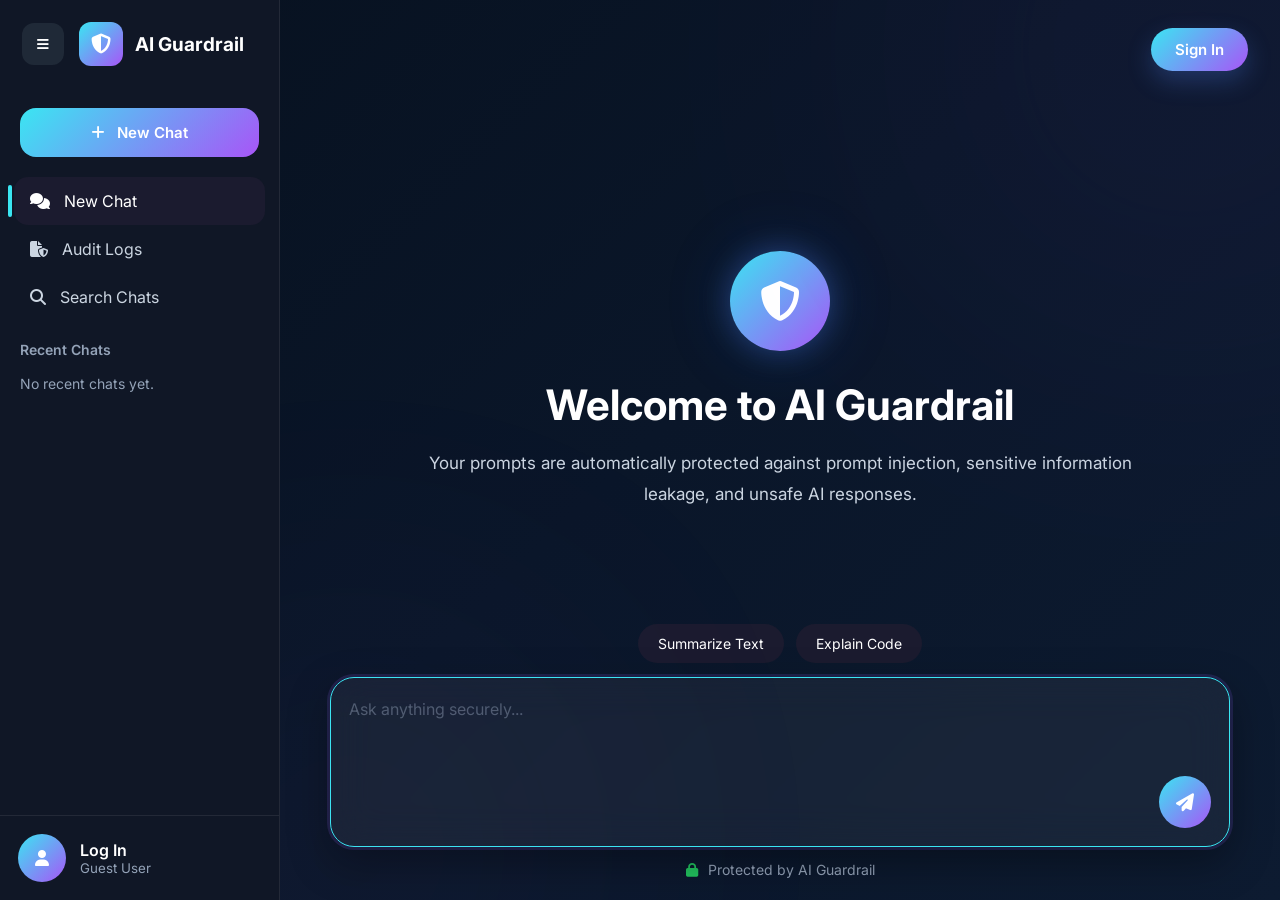
==== frontend/index.html @ 91d61a91 "Initial Frontend and Backend" ====
<!DOCTYPE html>
<html lang="en">

<head>

    <meta charset="UTF-8">

    <meta name="viewport" content="width=device-width, initial-scale=1.0">

    <title>AI Guardrail</title>

    <link rel="stylesheet" href="css/style.css">

    <link href="https://fonts.googleapis.com/css2?family=Inter:wght@300;400;500;600;700;800&display=swap"
        rel="stylesheet">

    <link rel="stylesheet"
        href="https://cdnjs.cloudflare.com/ajax/libs/font-awesome/6.7.1/css/all.min.css">

</head>

<body>

    <div class="app">

       <!-- ================= SIDEBAR ================= -->

<aside class="sidebar" id="sidebar">

    <div class="sidebar-top">

        <button id="toggleSidebar" class="icon-btn">
            <i class="fa-solid fa-bars"></i>
        </button>

        <div class="logo">

            <div class="logo-icon">
                <i class="fa-solid fa-shield-halved"></i>
            </div>

            <span class="logo-text">
                AI Guardrail
            </span>

        </div>

    </div>

    <button class="new-chat-btn tooltip" data-tooltip="New Chat">

        <i class="fa-solid fa-plus"></i>

        <span>New Chat</span>

    </button>

    <nav class="nav-links">

        <a href="#" class="active tooltip" data-tooltip="New Chat">

            <i class="fa-solid fa-comments"></i>

            <span>New Chat</span>

        </a>

        <a href="audit.html" class="tooltip" id="auditBtn" data-tooltip="Audit Logs">

            <i class="fa-solid fa-file-shield"></i>

            <span>Audit Logs</span>

        </a>

        <a href="#" class="tooltip" id="searchBtn" data-tooltip="Search Chats">

            <i class="fa-solid fa-magnifying-glass"></i>

            <span>Search Chats</span>

        </a>

    </nav>

    <div class="recent-container">

        <div class="recent-title">

            Recent Chats

        </div>

        <div id="recentChats" class="recent-chats">

            <!-- Chats will be added here dynamically -->

        </div>

    </div>

    <div class="profile-area" id="profileBtn">

        <div class="profile-circle">

            <i class="fa-solid fa-user"></i>

        </div>

        <div class="profile-details">

            <span class="username">

                Log In

            </span>

            <small>

                Guest User

            </small>

        </div>

    </div>

</aside>

        <!-- ================= MAIN ================= -->

        <main class="main">

            <div class="top-right">

                <button id="signInButton">

                    Sign In

                </button>

            </div>

            <!-- ================= EMPTY STATE ================= -->

            <section class="welcome-screen" id="welcomeScreen">

                <div class="shield">

                    <i class="fa-solid fa-shield-halved"></i>

                </div>

                <h1 id="welcomeHeading">

                    Welcome to AI Guardrail

                </h1>

                <p id="welcomeText">

                    Your prompts are automatically protected against prompt injection,
                    sensitive information leakage, and unsafe AI responses.

                </p>

            </section>

            <!-- ================= CHAT ================= -->

            <section class="chat-container" id="chatContainer">

                <!-- Messages will be created dynamically -->

            </section>

            <!-- ================= INPUT ================= -->

            <div class="chat-input-area">

                <div class="chips">

                    <button>

                        Summarize Text

                    </button>

                    <button>

                        Explain Code

                    </button>

                </div>

                <div class="input-box">

                    <textarea
                        id="promptInput"
                        placeholder="Ask anything securely..."
                        rows="1"></textarea>

                    <div class="input-bottom">

                        <div class="left-buttons">

                            <!--<button>

                                <i class="fa-solid fa-paperclip"></i>

                            </button>-->

                        </div>

                        <button
                            id="sendBtn"
                            class="send-button">

                            <i class="fa-solid fa-paper-plane"></i>

                        </button>

                    </div>

                </div>

                <div class="security-footer">

                    <i class="fa-solid fa-lock"></i>

                    Protected by AI Guardrail

                </div>

            </div>

        </main>

    </div>

    <!-- ================= SEARCH MODAL ================= -->

    <div class="modal-overlay" id="searchOverlay">

        <div class="modal search-modal">

            <div class="modal-header">

                <h2>

                    Search Chats

                </h2>

                <button class="closeModal">

                    <i class="fa-solid fa-xmark"></i>

                </button>

            </div>

            <input
                type="text"
                id="searchInput"
                placeholder="Search conversations...">

            <div class="search-results" id="searchResults">

                No chats found.

            </div>

        </div>

    </div>

    <!-- ================= ACCOUNT MODAL ================= -->

    <div class="modal-overlay" id="accountOverlay">

    <div class="modal settings-window">

        <div class="modal-header">

            <h2>Account</h2>

            <button class="closeModal">

                <i class="fa-solid fa-xmark"></i>

            </button>

        </div>

        <div class="settings-layout">

            <div class="settings-sidebar">

                <button class="settings-tab active"
                    data-account="information">

                    Personal Information

                </button>

                <button class="settings-tab"
                    data-account="password">

                    Change Password

                </button>

                <button class="settings-tab"
                    data-account="switch">

                    Switch Account

                </button>

                <button class="settings-tab"
                    data-account="signout">

                    Sign Out

                </button>

            </div>

            <div
                class="settings-content"
                id="accountContent">

            </div>

        </div>

    </div>

</div>

<!-- SIGN OUT CONFIRMATION -->

<div class="modal-overlay" id="logoutOverlay">

    <div class="modal">

        <div class="modal-header">

            <h2>Sign Out</h2>

            <button class="closeModal" id="logoutClose">

                <i class="fa-solid fa-xmark"></i>

            </button>

        </div>

        <div style="padding:20px 0 10px; text-align:center;">

            <i class="fa-solid fa-right-from-bracket"
                style="font-size:42px; color:#bb3af2; margin-bottom:18px;"></i>

            <p style="color:#CBD5E1; font-size:16px; line-height:1.7;">

                Are you sure you want to sign out?

            </p>

        </div>

        <div style="display:flex; justify-content:center; margin-top:24px;">

            <button
                class="login-btn"
                id="logoutConfirm">

                Sign Out

            </button>

        </div>

    </div>

</div>

    <!-- ================= SETTINGS MODAL ================= -->

    <div class="modal-overlay" id="settingsOverlay">

        <div class="modal settings-window">

            <div class="modal-header">

                <h2>Settings</h2>

                <button class="closeModal">

                    <i class="fa-solid fa-xmark"></i>

                </button>

            </div>

            <div class="settings-layout">

                <div class="settings-sidebar">

                    <div class="settings-heading">

                        General

                    </div>

                    <button
                        class="settings-tab active"
                        data-setting="model">

                        AI Model

                    </button>

                    <button
                        class="settings-tab"
                        data-setting="version">

                        Guardrail Version

                    </button>

                    <button
                        class="settings-tab"
                        data-setting="history">

                        Clear Chat History

                    </button>

                    <div class="settings-heading">

                        Security

                    </div>

                    <button
                        class="settings-tab"
                        data-setting="highlight">

                        Highlight Suspicious Content

                    </button>

                    <div class="settings-heading">

                        Personalization

                    </div>

                    <button
                        class="settings-tab"
                        data-setting="theme">

                        Theme

                    </button>

                    <button
                        class="settings-tab"
                        data-setting="accent">

                        Accent Colour

                    </button>

                </div>

                <div
                    class="settings-content"
                    id="settingsContent">

                    <!-- This section is ready for implementation. -->

                </div>

            </div>

        </div>

    </div>

    <!-- ================= LOGIN MODAL ================= -->

    <div class="modal-overlay" id="loginOverlay">

        <div class="modal login-modal">

            <div class="modal-header">

                <h2>

                    Sign In

                </h2>

                <button class="closeModal">

                    <i class="fa-solid fa-xmark"></i>

                </button>

            </div>

            <form id="loginForm">

                <input
                    type="email"
                    placeholder="Email Address"
                    required>

                <input
                    type="password"
                    placeholder="Password"
                    required>

                <button
                    type="submit"
                    class="login-btn">

                    Sign In

                </button>

                <p class="signup-text">

                    Don't have an account?

                    <a href="#" id="openSignup">

                        Sign Up

                    </a>

                </p>

            </form>

        </div>

    </div>

    <!-- ================= SIGN UP MODAL ================= -->

    <div class="modal-overlay" id="signupOverlay">

        <div class="modal signup-modal">

            <div class="modal-header">

                <h2>

                    Create Account

                </h2>

                <button class="closeModal">

                    <i class="fa-solid fa-xmark"></i>

                </button>

            </div>

            <form id="signupForm">

                <input
                    type="text"
                    placeholder="Full Name"
                    required>

                <input
                    type="email"
                    placeholder="Email Address"
                    required>

                <input
                    type="password"
                    placeholder="Password"
                    required>

                <input
                    type="password"
                    placeholder="Confirm Password"
                    required>

                <button
                    type="submit"
                    class="login-btn">

                    Create Account

                </button>

                <p class="signup-text">

                    Already have an account?

                    <a href="#" id="backToLogin">

                        Sign In

                    </a>

                </p>

            </form>

        </div>

    </div>

    <!-- ================= PROFILE DROPDOWN ================= -->

    <div class="profile-dropdown" id="profileDropdown">

        <div class="profile-header">

            <div class="profile-avatar">
                <i class="fa-solid fa-user"></i>
            </div>

            <div>
                <h4 id="profileName">Guest User</h4>
                <small id="profileEmail">Not Signed In</small>
            </div>

        </div>

        <div class="dropdown-divider"></div>

        <button class="dropdown-item" id="accountBtn">
            <i class="fa-solid fa-user"></i>
            Account
        </button>

        <button class="dropdown-item" id="settingsBtn">
            <i class="fa-solid fa-gear"></i>
            Settings
        </button>

        <button
            class="dropdown-item logout"
            id="logoutButton">

            <i class="fa-solid fa-right-from-bracket"></i>

            Log Out

        </button>

    </div>

    <!-- ================= TOAST ================= -->

    <div id="toastContainer"></div>

    <!-- ================= MESSAGE TEMPLATE ================= -->

    <template id="messageTemplate">

        <div class="message">

            <div class="message-avatar">

                <i class="fa-solid fa-user"></i>

            </div>

            <div class="message-content">

                <div class="message-text">

                </div>

            </div>

        </div>

    </template>

    <!-- ================= LOADING TEMPLATE ================= -->

    <template id="loadingTemplate">

        <div class="message ai-message">

            <div class="message-avatar">

                <i class="fa-solid fa-shield-halved"></i>

            </div>

            <div class="message-content">

                <div class="typing">

                    <span></span>

                    <span></span>

                    <span></span>

                </div>

            </div>

        </div>

    </template>

    <!-- ================= OVERLAY ================= -->

    <div
        id="overlay"
        class="overlay">

    </div>

    <!-- ================= JAVASCRIPT ================= -->

    <script src="js/script.js"></script>

</body>

</html>
---- frontend/css/style.css ----
@import url('https://fonts.googleapis.com/css2?family=Inter:wght@300;400;400;500;600;700;800&display=swap');

*{
    margin:0;
    padding:0;
    box-sizing:border-box;
}

:root{

    --bg:#0b1120;
    --sidebar:#141420;
    --surface:#1B1B2F;
    --surface2:#23233A;

    --primary:#29a2e2;
    --primary-hover:#2F6FF3;

    --text:#ffffff;
    --text2:#cbd5e1;
    --text3:#94a3b8;

    --border:rgba(255,255,255,.08);

    --success:#3ae6f2;

    --shadow:0 15px 40px rgba(0,0,0,.35);

    --radius:18px;

}

html{

    scroll-behavior:smooth;

}

body{

    font-family:"Inter",sans-serif;

    background:linear-gradient(135deg,#07111f,#0a1629,#0d1b31);

    color:var(--text);

    height:100vh;

    overflow:hidden;

}

button{

    font-family:inherit;

}

a{

    color:inherit;

    text-decoration:none;

}

.app{

    display:flex;

    width:100vw;

    height:100vh;

}

.sidebar{

    width:280px;

    background:rgba(17,24,39,.96);

    backdrop-filter:blur(22px);

    border-right:1px solid var(--border);

    display:flex;

    flex-direction:column;

    transition:.35s;

    


}

.sidebar.collapsed .sidebar-top{

    justify-content:center;

}

.sidebar.collapsed .logo-text{

    opacity:0;

    width:0;

    overflow:hidden;

    white-space:nowrap;

}

.sidebar.collapsed{

    width:82px;

}

.sidebar-top{

    display:flex;

    align-items:center;

    gap:15px;

    padding:22px;

}

/* ==========================================
   RECENT CHAT ITEM
========================================== */

.chat-item{

    position:relative;

    display:flex;

    align-items:center;

    justify-content:space-between;

    gap:10px;

    padding:10px 12px;

    margin:6px 0;

    border-radius:12px;

    cursor:pointer;

    transition:.25s;

}

.chat-item:hover{

    background:rgba(255,255,255,.06);

}

.chat-title{

    flex:1;

    overflow:hidden;

    white-space:nowrap;

    text-overflow:ellipsis;

    font-size:14px;

}

/* ==========================================
   MENU BUTTON
========================================== */

.chat-menu-btn{

    width:30px;

    height:30px;

    border:none;

    background:transparent;

    color:#94A3B8;

    border-radius:8px;

    cursor:pointer;

    display:flex;

    justify-content:center;

    align-items:center;

    transition:.2s;

}

.chat-menu-btn:hover{

    background:rgba(255,255,255,.08);

    color:white;

}

/* ==========================================
   DROPDOWN
========================================== */

.chat-menu{

    position:absolute;

    right:8px;

    top:42px;

    width:170px;

    background:#111827;

    border:1px solid rgba(255,255,255,.08);

    border-radius:12px;

    overflow:hidden;

    display:none;

    z-index:999;

    box-shadow:0 12px 30px rgba(0,0,0,.35);

}

.chat-menu.active{

    display:block;

}

.chat-menu button{

    width:100%;

    border:none;

    background:transparent;

    color:white;

    padding:12px;

    text-align:left;

    display:flex;

    gap:10px;

    align-items:center;

    cursor:pointer;

    transition:.2s;

}

.chat-menu button:hover{

    background:#1E293B;

}

.delete-chat{

    color:#EF4444;

}

/* ==========================================
   PINNED CHAT
========================================== */

.chat-item.pinned{

    border-left:3px solid #3ae6f2;

}

.chat-item.pinned .chat-title::before{

    content:"📌 ";

}

.icon-btn{

    width:42px;

    height:42px;

    border:none;

    border-radius:12px;

    background:#1f2937;

    color:white;

    cursor:pointer;

    transition:.3s;

}

.icon-btn:hover{

    background:var(--primary);

    transform:rotate(90deg);

}

.logo{

    display:flex;

    align-items:center;

    gap:12px;

}

.logo-icon{

    width:44px;

    height:44px;

    border-radius:12px;

    display:flex;

    align-items:center;

    justify-content:center;

    background:linear-gradient(135deg,#3ae6f2,#A855F7);

    font-size:20px;

}

.logo-text{

    font-weight:700;

    font-size:19px;

}

.new-chat-btn{

    margin:20px;

    border:none;

    border-radius:16px;

    padding:15px;

    background:linear-gradient(135deg,#3ae6f2,#A855F7);

    color:white;

    display:flex;

    align-items:center;

    justify-content:center;

    gap:12px;

    cursor:pointer;

    transition:.3s;

    font-size:15px;

    font-weight:600;

}

.new-chat-btn:hover{

    transform:translateY(-2px);

    box-shadow:0 10px 25px rgba(79,140,255,.35);

}

.nav-links{

    display:flex;

    flex-direction:column;

    padding:0 14px;

}

.nav-links a{

    display:flex;

    align-items:center;

    gap:14px;

    padding:14px 16px;

    border-radius:14px;

    color:var(--text2);

    transition:.25s;

    position:relative;

}

.nav-links a:hover{

    background:#1f2937;

    color:white;

}

.nav-links a.active{

    background:#1B1B2F;

    color:white;

}

.nav-links a.active::before{

    content:"";

    position:absolute;

    left:-6px;

    width:4px;

    height:65%;

    background:#3ae6f2;

    border-radius:50px;

}

.recent-container{

    flex:1;

    overflow:auto;

    padding:20px;

}

.recent-title{

    color:var(--text3);

    font-size:14px;

    font-weight:600;

    margin-bottom:15px;

}

#recentChats{

    display:flex;

    flex-direction:column;

    gap:8px;

}

.chat-item{

    padding:12px;

    border-radius:12px;

    cursor:pointer;

    color:var(--text2);

    transition:.25s;

}

.chat-item:hover{

    background:#1f2937;

    color:white;

}

.empty-recents{

    color:var(--text3);

    font-size:14px;

    line-height:1.6;

}

.profile-area{

    display:flex;

    align-items:center;

    gap:14px;

    padding:18px;

    border-top:1px solid var(--border);

    cursor:pointer;

    transition:.25s;

}

.profile-area:hover{

    background:#1B1B2F;

}

.profile-circle{

    width:48px;

    height:48px;

    border-radius:50%;

    display:flex;

    align-items:center;

    justify-content:center;

    background:linear-gradient(135deg,#3ae6f2,#A855F7);

}

.profile-details{

    display:flex;

    flex-direction:column;

}

.profile-details .username{

    font-weight:600;

}

.profile-details small{

    color:var(--text3);

}

.sidebar.collapsed .logo-text,
.sidebar.collapsed .profile-details,
.sidebar.collapsed .new-chat-btn span,
.sidebar.collapsed .nav-links span,
.sidebar.collapsed .recent-container{

    display:none;

}

.sidebar.collapsed .new-chat-btn{

    width:50px;

    margin:20px auto;

    padding:15px;

}

.sidebar.collapsed .nav-links a{

    justify-content:center;

}

.sidebar.collapsed .profile-area{

    justify-content:center;

}

.tooltip{

    position:relative;

}

.tooltip::after{

    content:attr(data-tooltip);

    position:absolute;

    left:70px;

    top:50%;

    transform:translateY(-50%);

    background:#111827;

    color:white;

    padding:8px 12px;

    border-radius:8px;

    white-space:nowrap;

    font-size:13px;

    opacity:0;

    visibility:hidden;

    transition:.2s;

    z-index:9999;

}

.sidebar.collapsed .tooltip:hover::after{
    opacity:1;
    visibility:visible;
}


/* ==========================================
   MAIN LAYOUT
========================================== */

.main{

    flex:1;

    display:flex;

    flex-direction:column;

    position:relative;

    overflow:hidden;

    background:transparent;

}

/* ==========================================
   TOP RIGHT
========================================== */

.top-right{

    position:absolute;

    top:28px;

    right:32px;

    z-index:100;

}

#signInButton{

    border:none;

    outline:none;

    cursor:pointer;

    padding:12px 24px;

    border-radius:30px;

    font-size:15px;

    font-weight:600;

    color:white;

    background:linear-gradient(135deg,#3ae6f2,#A855F7);

    transition:.3s;

    box-shadow:0 10px 25px rgba(79,140,255,.25);

}

#signInButton:hover{

    transform:translateY(-2px);

    box-shadow:0 14px 35px rgba(79,140,255,.35);

}

/* ==========================================
   WELCOME SCREEN
========================================== */

.welcome-screen{

    flex:1;

    display:flex;

    flex-direction:column;

    justify-content:center;

    align-items:center;

    text-align:center;

    padding:40px;

    padding-bottom:180px;

    animation:fadeIn .5s ease;

}

.shield{

    width:100px;

    height:100px;

    border-radius:50%;

    display:flex;

    align-items:center;

    justify-content:center;

    background:linear-gradient(135deg,#3ae6f2,#A855F7);

    font-size:40px;

    margin-bottom:28px;

    box-shadow:
    0 0 30px rgba(79,140,255,.35),
    0 0 70px rgba(37,99,235,.18);

}

#welcomeHeading{

    font-size:42px;

    font-weight:700;

    margin-bottom:18px;

}

#welcomeText{

    max-width:720px;

    font-size:17px;

    line-height:1.8;

    color:var(--text2);

}

/* ==========================================
   CHAT CONTAINER
========================================== */

.chat-container{

    flex:1;

    display:none;

    flex-direction:column;

    gap:24px;

    overflow-y:auto;

    padding:40px 10% 170px;

    scroll-behavior:smooth;

}

.chat-container.active{

    display:flex;

}

/* ==========================================
   MESSAGE BUBBLES
========================================== */

.message{

    display:flex;

    gap:16px;

    align-items:flex-start;

    animation:messageAppear .25s ease;

}

.user-message{

    justify-content:flex-end;

}

.ai-message{

    justify-content:flex-start;

}

.message-avatar{

    width:44px;

    height:44px;

    border-radius:50%;

    display:flex;

    justify-content:center;

    align-items:center;

    background:linear-gradient(135deg,#3ae6f2,#A855F7);

    flex-shrink:0;

}

.message-content{

    max-width:75%;

    padding:18px 20px;

    border-radius:18px;

    line-height:1.8;

    font-size:15px;

    word-break:break-word;

}

.ai-message .message-content{

    background:#1B1B2F;

}

.user-message .message-content{

    background:#A855F7;

}

/* ==========================================
   INPUT AREA
========================================== */

.chat-input-area{

    position:absolute;

    left:50%;

    bottom:22px;

    transform:translateX(-50%);

    width:90%;

    max-width:900px;

    display:flex;

    flex-direction:column;

    gap:14px;

}

/* ==========================================
   SUGGESTION CHIPS
========================================== */

.chips{

    display:flex;

    justify-content:center;

    gap:12px;

}

.chips button{

    border:none;

    cursor:pointer;

    padding:11px 20px;

    border-radius:30px;

    background:#1B1B2F;

    color:white;

    font-size:14px;

    transition:.25s;

}

.chips button:hover{

    background:#29a2e2;

    transform:translateY(-2px);

}

/* ==========================================
   INPUT BOX
========================================== */

.input-box{

    background:rgba(255,255,255,.05);

    backdrop-filter:blur(20px);

    border:1px solid var(--border);

    border-radius:24px;

    padding:18px;

    box-shadow:var(--shadow);

    transition:.3s;

}

.input-box:focus-within{

    border-color:#3ae6f2;

    box-shadow:
    0 0 0 3px rgba(139,92,246,.15),
    var(--shadow);

}

#promptInput{

    width:100%;

    min-height:60px;

    max-height:220px;

    resize:none;

    border:none;

    outline:none;

    background:transparent;

    color:white;

    font-size:16px;

    line-height:1.7;

    font-family:inherit;

}

#promptInput::placeholder{

    color:var(--text3);

}

/* ==========================================
   INPUT FOOTER
========================================== */

.input-bottom{

    display:flex;

    justify-content:space-between;

    align-items:center;

    margin-top:16px;

}

.left-buttons{

    display:flex;

    gap:10px;

}

.left-buttons button{

    width:42px;

    height:42px;

    border:none;

    border-radius:50%;

    background:#23233A;

    color:white;

    cursor:pointer;

    transition:.25s;

}

.left-buttons button:hover{

    background:#29a2e2;

}

.send-button{

    width:52px;

    height:52px;

    border:none;

    border-radius:50%;

    cursor:pointer;

    color:white;

    font-size:18px;

    background:linear-gradient(135deg,#3ae6f2,#A855F7);

    transition:.3s;

}

.send-button:hover{

    transform:scale(1.08);

}

/* ==========================================
   SECURITY FOOTER
========================================== */

.security-footer{

    display:flex;

    justify-content:center;

    align-items:center;

    gap:10px;

    color:var(--text3);

    font-size:14px;

}

.security-footer i{

    color:#22c55e;

}

/* ==========================================
   ANIMATIONS
========================================== */

@keyframes fadeIn{

    from{

        opacity:0;

        transform:translateY(15px);

    }

    to{

        opacity:1;

        transform:translateY(0);

    }

}

@keyframes messageAppear{

    from{

        opacity:0;

        transform:translateY(20px);

    }

    to{

        opacity:1;

        transform:translateY(0);

    }

}

/* ==========================================
   MODAL OVERLAY
========================================== */

.modal-overlay{

    position:fixed;

    inset:0;

    background:rgba(0,0,0,.45);

    backdrop-filter:blur(10px);

    display:none;

    justify-content:center;

    align-items:center;

    z-index:999;

    opacity:0;

    transition:.3s;

}

.modal-overlay.active{

    display:flex;

    opacity:1;

}

/* ==========================================
   MODAL
========================================== */

.modal{

    width:430px;

    max-width:92%;

    background:#141420;

    border:1px solid rgba(255,255,255,.08);

    border-radius:24px;

    padding:28px;

    box-shadow:0 20px 60px rgba(0,0,0,.45);

    animation:modalShow .3s ease;

}

.search-modal{

    width:600px;

}

@keyframes modalShow{

    from{

        opacity:0;

        transform:translateY(20px) scale(.96);

    }

    to{

        opacity:1;

        transform:translateY(0) scale(1);

    }

}

/* ==========================================
   MODAL HEADER
========================================== */

.modal-header{

    display:flex;

    justify-content:space-between;

    align-items:center;

    margin-bottom:25px;

}

.modal-header h2{

    font-size:26px;

    font-weight:700;

}

.closeModal{

    width:42px;

    height:42px;

    border:none;

    border-radius:12px;

    background:#23233A;

    color:white;

    cursor:pointer;

    transition:.25s;

}

.closeModal:hover{

    background:#A855F7;

    transform:rotate(90deg);

}

/* ==========================================
   FORMS
========================================== */

#loginForm,
#signupForm{

    display:flex;

    flex-direction:column;

    gap:18px;

}

#loginForm input,
#signupForm input,
#searchInput{

    width:100%;

    padding:15px 18px;

    border-radius:14px;

    border:1px solid rgba(255,255,255,.08);

    background:#23233A;

    color:white;

    font-size:15px;

    outline:none;

    transition:.25s;

}

#loginForm input:focus,
#signupForm input:focus,
#searchInput:focus{

    border-color:#3ae6f2;

    box-shadow:0 0 0 3px rgba(139,92,246,.15);

}

#loginForm input::placeholder,
#signupForm input::placeholder,
#searchInput::placeholder{

    color:#94A3B8;

}

/* ==========================================
   LOGIN BUTTON
========================================== */

.login-btn{

    margin-top:8px;

    padding:15px;

    border:none;

    border-radius:14px;

    cursor:pointer;

    background:linear-gradient(135deg,#3ae6f2,#A855F7);

    color:white;

    font-size:16px;

    font-weight:600;

    transition:.3s;

}

.login-btn:hover{

    transform:translateY(-2px);

    box-shadow:0 12px 25px rgba(139,92,246,.3);

}

/* ==========================================
   SIGNUP TEXT
========================================== */

.signup-text{

    text-align:center;

    color:#94A3B8;

    font-size:14px;

}

.signup-text a{

    color:#bb3af2;

    font-weight:600;

}

.signup-text a:hover{

    text-decoration:underline;

}

/* ==========================================
   SEARCH
========================================== */

#searchInput{

    margin-bottom:18px;

}

.search-results{

    max-height:350px;

    overflow-y:auto;

    display:flex;

    flex-direction:column;

    gap:10px;

    color:#CBD5E1;

}

.search-item{

    padding:14px;

    border-radius:14px;

    background:#23233A;

    cursor:pointer;

    transition:.25s;

}

.search-item:hover{

    background:#A855F7;

}

/* ==========================================
   EMPTY SEARCH
========================================== */

.no-results{

    text-align:center;

    color:#94A3B8;

    padding:25px 10px;

}

/* ==========================================
   FORM LABELS (OPTIONAL)
========================================== */

.form-label{

    font-size:14px;

    color:#CBD5E1;

    margin-bottom:5px;

}

/* ==========================================
   INPUT ERROR STATE
========================================== */

.input-error{

    border-color:#EF4444 !important;

}

.error-text{

    color:#EF4444;

    font-size:13px;

    margin-top:-10px;

}


/* ==========================================
   PROFILE DROPDOWN
========================================== */

.profile-dropdown{

    position:fixed;

    bottom:95px;

    left:20px;

    width:290px;

    background:#141420;

    border:1px solid rgba(255,255,255,.08);

    border-radius:20px;

    padding:18px;

    box-shadow:0 20px 50px rgba(0,0,0,.45);

    display:none;

    z-index:1200;

    animation:dropdownShow .25s ease;

}

.profile-dropdown.active{

    display:block;

}

@keyframes dropdownShow{

    from{

        opacity:0;

        transform:translateY(15px);

    }

    to{

        opacity:1;

        transform:translateY(0);

    }

}

.profile-header{

    display:flex;

    align-items:center;

    gap:15px;

    margin-bottom:18px;

}

.profile-avatar{

    width:55px;

    height:55px;

    border-radius:50%;

    display:flex;

    justify-content:center;

    align-items:center;

    font-size:22px;

    background:linear-gradient(135deg,#3ae6f2,#A855F7);

}

.profile-header h4{

    font-size:17px;

    margin-bottom:4px;

}

.profile-header small{

    color:#94A3B8;

}

.dropdown-divider{

    height:1px;

    background:rgba(255,255,255,.08);

    margin:15px 0;

}

.dropdown-item{

    width:100%;

    border:none;

    background:transparent;

    color:white;

    padding:14px 16px;

    border-radius:12px;

    display:flex;

    align-items:center;

    gap:14px;

    cursor:pointer;

    transition:.25s;

    font-size:15px;

}

.dropdown-item:hover{

    background:#23233A;

}

.logout{

    color:#ff8b8b;

}

.logout:hover{

    background:rgba(239,68,68,.15);

}

/* ==========================================
   TOAST
========================================== */

#toastContainer{

    position:fixed;

    top:25px;

    right:25px;

    display:flex;

    flex-direction:column;

    gap:15px;

    z-index:2000;

}

.toast{

    min-width:260px;

    background:#141420;

    color:white;

    padding:16px 20px;

    border-radius:14px;

    border-left:5px solid #3ae6f2;

    box-shadow:0 15px 35px rgba(0,0,0,.35);

    animation:toastShow .35s ease;

}

.toast.success{

    border-left-color:#3ae6f2;

}

.toast.error{

    border-left-color:#EF4444;

}

@keyframes toastShow{

    from{

        opacity:0;

        transform:translateX(40px);

    }

    to{

        opacity:1;

        transform:translateX(0);

    }

}

/* ==========================================
   TYPING INDICATOR
========================================== */

.typing{

    display:flex;

    align-items:center;

    gap:6px;

    height:24px;

}

.typing span{

    width:8px;

    height:8px;

    border-radius:50%;

    background:#CBD5E1;

    animation:typing 1.2s infinite;

}

.typing span:nth-child(2){

    animation-delay:.2s;

}

.typing span:nth-child(3){

    animation-delay:.4s;

}

@keyframes typing{

    0%,80%,100%{

        transform:scale(.6);

        opacity:.5;

    }

    40%{

        transform:scale(1);

        opacity:1;

    }

}

/* ==========================================
   OVERLAY
========================================== */

.overlay{

    position:fixed;

    inset:0;

    background:rgba(0,0,0,.25);

    backdrop-filter:blur(4px);

    display:none;

    z-index:998;

}

.overlay.active{

    display:block;

}

/* ==========================================
   BACKGROUND GLOWS
========================================== */

.main::before{

    content:"";

    position:absolute;

    width:420px;

    height:420px;

    border-radius:50%;

    background:#A855F7;

    filter:blur(180px);

    opacity:.10;

    top:-160px;

    right:-120px;

    pointer-events:none;

}

.main::after{

    content:"";

    position:absolute;

    width:380px;

    height:380px;

    border-radius:50%;

    background:#C084FC;

    filter:blur(170px);

    opacity:.08;

    left:-120px;

    bottom:-140px;

    pointer-events:none;

}

/* ==========================================
   UTILITIES
========================================== */

.hidden{

    display:none !important;

}

.fade{

    animation:fadeIn .35s ease;

}

.text-center{

    text-align:center;

}

.mt-20{

    margin-top:20px;

}

.mb-20{

    margin-bottom:20px;

}

.w-100{

    width:100%;

}

/* ==========================================
   HOVER EFFECTS
========================================== */

button{

    transition:.25s ease;

}

button:active{

    transform:scale(.96);

}

a{

    transition:.25s ease;

}

::selection{

    background:#29a2e2;

    color:black;

}

/* ==========================================
   SCROLLBAR
========================================== */

::-webkit-scrollbar{

    width:8px;

}

::-webkit-scrollbar-track{

    background:transparent;

}

::-webkit-scrollbar-thumb{

    background:#334155;

    border-radius:20px;

}

::-webkit-scrollbar-thumb:hover{

    background:#3ae6f2;

}


/* ==========================================
   RESPONSIVE DESIGN
========================================== */

@media screen and (max-width:1200px){

    .chat-container{

        padding:40px 6% 170px;

    }

    .chat-input-area{

        width:94%;

    }

}

@media screen and (max-width:900px){

    .sidebar{

        position:fixed;

        left:0;

        top:0;

        height:100vh;

        z-index:1000;

    }

    .main{

        margin-left:82px;

    }

    .profile-dropdown{

        left:12px;

        width:260px;

    }

    .welcome-screen{

        padding:30px;

    }

    #welcomeHeading{

        font-size:34px;

    }

}

@media screen and (max-width:768px){

    .chips{

        flex-wrap:wrap;

    }

    .message-content{

        max-width:90%;

    }

    .chat-container{

        padding:30px 20px 170px;

    }

    .chat-input-area{

        width:95%;

    }

    .modal{

        width:94%;

    }

}

@media screen and (max-width:600px){

    .sidebar{

        width:82px;

    }

    .logo-text,
    .profile-details,
    .recent-container,
    .new-chat-btn span,
    .nav-links span{

        display:none;

    }

    .new-chat-btn{

        width:50px;

        margin:20px auto;

        padding:15px;

    }

    .nav-links a{

        justify-content:center;

    }

    .profile-area{

        justify-content:center;

    }

    #welcomeHeading{

        font-size:28px;

    }

    #welcomeText{

        font-size:15px;

    }

    .shield{

        width:80px;

        height:80px;

        font-size:32px;

    }

}

@media screen and (max-width:450px){

    .chat-input-area{

        bottom:15px;

    }

    .input-box{

        padding:14px;

    }

    #promptInput{

        font-size:15px;

    }

}

/* ==========================================
   CHAT SPACING
========================================== */

.chat-container .message:first-child{

    margin-top:20px;

}

.chat-container .message:last-child{

    margin-bottom:15px;

}

/* ==========================================
   USER / AI MESSAGE COLORS
========================================== */

.user-message .message-avatar{

    background:linear-gradient(135deg,#A855F7,#1D4ED8);

}

.ai-message .message-avatar{

    background:linear-gradient(135deg,#C084FC,#A855F7);

}

/* ==========================================
   MESSAGE HOVER
========================================== */

.message-content{

    transition:.25s;

}

.message-content:hover{

    transform:translateY(-2px);

}

/* ==========================================
   TEXTAREA
========================================== */

#promptInput{

    overflow-y:auto;

}

#promptInput:focus::placeholder{

    opacity:.45;

}

/* ==========================================
   INPUT SHADOW
========================================== */

.input-box:hover{

    box-shadow:

        0 18px 45px rgba(0,0,0,.35),

        0 0 18px rgba(139,92,246,.15);

}

/* ==========================================
   SEND BUTTON
========================================== */

.send-button i{

    transition:.25s;

}

.send-button:hover i{

    transform:translateX(2px);

}

/* ==========================================
   CHIP ANIMATION
========================================== */

.chips button{

    animation:chipAppear .45s ease;

}

@keyframes chipAppear{

    from{

        opacity:0;

        transform:translateY(8px);

    }

    to{

        opacity:1;

        transform:translateY(0);

    }

}

/* ==========================================
   TOOLTIP
========================================== */

.sidebar.collapsed .tooltip::after{

    pointer-events:none;

}

.sidebar.collapsed .tooltip:hover::after{

    animation:tooltipFade .18s ease;

}

@keyframes tooltipFade{

    from{

        opacity:0;

        transform:translateY(-50%) translateX(-6px);

    }

    to{

        opacity:1;

        transform:translateY(-50%) translateX(0);

    }

}

/* ==========================================
   BUTTON FOCUS
========================================== */

button:focus-visible,
input:focus-visible,
textarea:focus-visible{

    outline:none;

}

/* ==========================================
   DISABLE BLUE TAP
========================================== */

*{

    -webkit-tap-highlight-color:transparent;

}

/* ==========================================
   ACCOUNT + SETTINGS WINDOW
========================================== */

.settings-window{

    width:900px;

    max-width:95%;

    height:620px;

    padding:0;

    overflow:hidden;

    display:flex;

    flex-direction:column;

}

.settings-window .modal-header{

    padding:24px 28px;

    margin:0;

    border-bottom:1px solid rgba(255,255,255,.08);

}

.settings-layout{

    flex:1;

    display:flex;

    overflow:hidden;

}

/* ==========================================
   LEFT SIDEBAR
========================================== */

.settings-sidebar{

    width:260px;

    background:#181826;

    border-right:1px solid rgba(255,255,255,.08);

    display:flex;

    flex-direction:column;

    padding:20px 14px;

    overflow-y:auto;

}

.settings-heading{

    color:#94A3B8;

    font-size:12px;

    font-weight:700;

    text-transform:uppercase;

    letter-spacing:1px;

    margin:18px 12px 10px;

}

.settings-tab{

    width:100%;

    background:transparent;

    border:none;

    color:#CBD5E1;

    font-size:15px;

    text-align:left;

    padding:13px 16px;

    border-radius:12px;

    cursor:pointer;

    transition:.25s;

    margin-bottom:4px;

}

.settings-tab:hover{

    background:#23233A;

    color:white;

}

.settings-tab.active{

    background:linear-gradient(135deg,#3ae6f2,#C084FC);

    color:white;

    font-weight:600;

}

/* ==========================================
   RIGHT CONTENT
========================================== */

.settings-content{

    flex:1;

    background:#141420;

    padding:35px;

    overflow-y:auto;

}

/* Placeholder */

.settings-placeholder{

    display:flex;

    flex-direction:column;

    justify-content:center;

    align-items:center;

    height:100%;

    text-align:center;

}

.settings-placeholder i{

    font-size:65px;

    color:#774edd;

    margin-bottom:25px;

}

.settings-placeholder h2{

    font-size:30px;

    margin-bottom:15px;

}

.settings-placeholder p{

    color:#94A3B8;

    line-height:1.8;

    max-width:420px;

}

/* ==========================================
   SCROLLBAR
========================================== */

.settings-sidebar::-webkit-scrollbar,

.settings-content::-webkit-scrollbar{

    width:8px;

}

.settings-sidebar::-webkit-scrollbar-thumb,

.settings-content::-webkit-scrollbar-thumb{

    background:#3B3B52;

    border-radius:20px;

}

.settings-sidebar::-webkit-scrollbar-thumb:hover,

.settings-content::-webkit-scrollbar-thumb:hover{

    background:#774edd;

}

/* ==========================================
   RESPONSIVE
========================================== */

@media(max-width:850px){

    .settings-window{

        width:96%;

        height:90vh;

    }

    .settings-layout{

        flex-direction:column;

    }

    .settings-sidebar{

        width:100%;

        height:220px;

        border-right:none;

        border-bottom:1px solid rgba(255,255,255,.08);

    }

}

.secondary-btn{

    padding:15px 22px;

    border:none;

    border-radius:14px;

    background:#23233A;

    color:white;

    font-size:15px;

    font-weight:600;

    cursor:pointer;

    transition:.25s;

}

.secondary-btn:hover{

    background:#343452;

}

/* ==========================================
   END OF STYLE.CSS
========================================== */
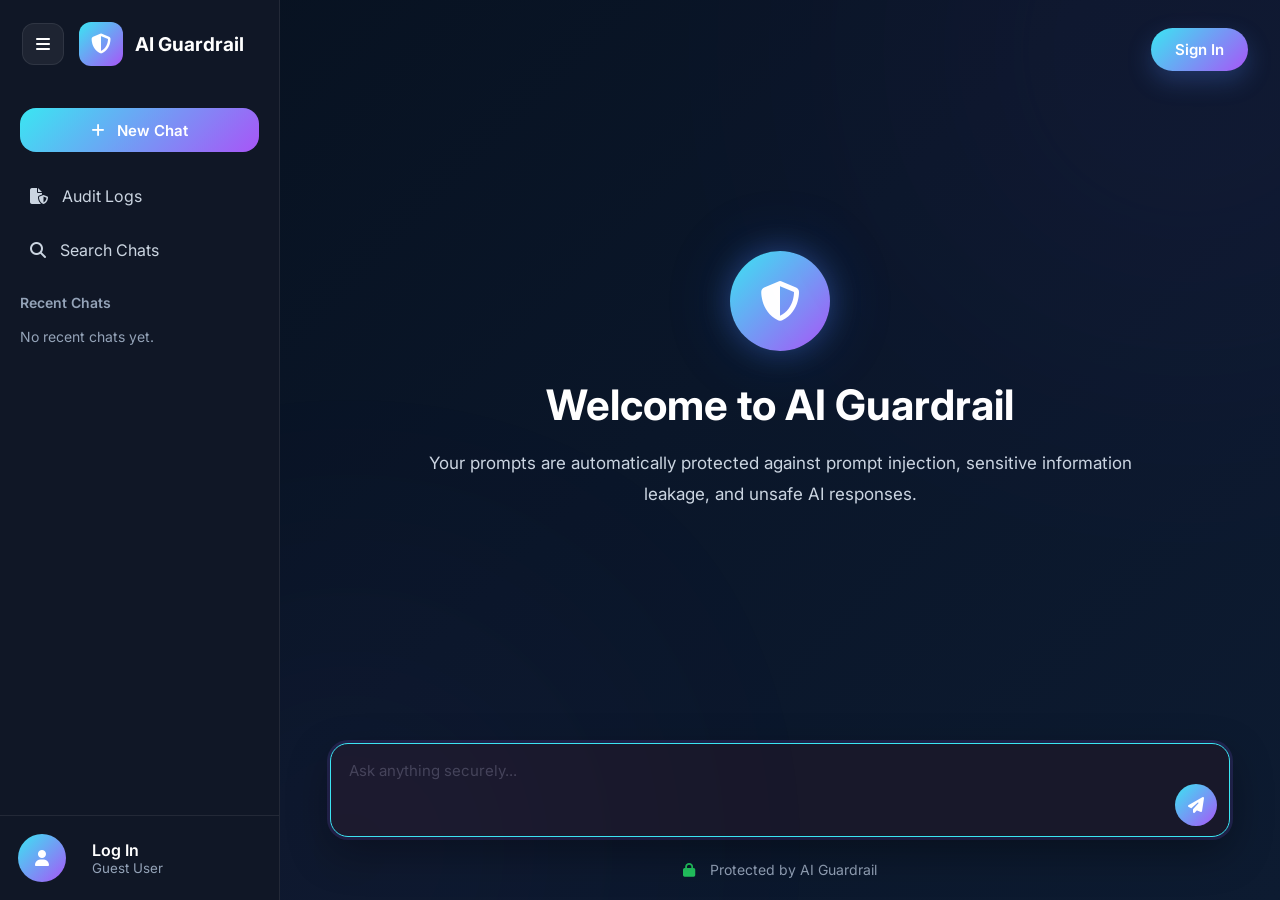
==== commit 3da5b185: "Update frontend" ====
--- a/frontend/index.html
+++ b/frontend/index.html
@@ -40,7 +40,7 @@
                 <i class="fa-solid fa-shield-halved"></i>
             </div>
 
-            <span class="logo-text">
+            <span class="logo-text" style="user-select:none; " draggable="false">
                 AI Guardrail
             </span>
 
@@ -48,51 +48,59 @@
 
     </div>
 
+
+    <!-- NEW CHAT BUTTON -->
+
     <button class="new-chat-btn tooltip" data-tooltip="New Chat">
 
         <i class="fa-solid fa-plus"></i>
 
-        <span>New Chat</span>
+        <span style="user-select:none;" draggable="false">New Chat</span>
 
     </button>
 
+
+    <!-- NAVIGATION -->
+
     <nav class="nav-links">
 
-        <a href="#" class="active tooltip" data-tooltip="New Chat">
-
-            <i class="fa-solid fa-comments"></i>
-
-            <span>New Chat</span>
+        <a href="audit.html"
+           class="tooltip"
+           id="auditBtn"
+           data-tooltip="Audit Logs">
+
+            <i class="fa-solid fa-file-shield"></i>
+
+            <span style="user-select:none;" draggable="false">Audit Logs</span>
 
         </a>
 
-        <a href="audit.html" class="tooltip" id="auditBtn" data-tooltip="Audit Logs">
-
-            <i class="fa-solid fa-file-shield"></i>
-
-            <span>Audit Logs</span>
+
+        <a href="#"
+           class="tooltip"
+           id="searchBtn"
+           data-tooltip="Search Chats">
+
+            <i class="fa-solid fa-magnifying-glass"></i>
+
+            <span style="user-select:none;" draggable="false">Search Chats</span>
 
         </a>
 
-        <a href="#" class="tooltip" id="searchBtn" data-tooltip="Search Chats">
-
-            <i class="fa-solid fa-magnifying-glass"></i>
-
-            <span>Search Chats</span>
-
-        </a>
-
     </nav>
 
+
+    <!-- RECENT CHATS -->
+
     <div class="recent-container">
 
-        <div class="recent-title">
+        <div class="recent-title" style="user-select:none;" draggable="false">
 
             Recent Chats
 
         </div>
 
-        <div id="recentChats" class="recent-chats">
+        <div id="recentChats" class="recent-chats" style="user-select:none;" draggable="false">
 
             <!-- Chats will be added here dynamically -->
 
@@ -100,6 +108,9 @@
 
     </div>
 
+
+    <!-- PROFILE -->
+
     <div class="profile-area" id="profileBtn">
 
         <div class="profile-circle">
@@ -110,16 +121,12 @@
 
         <div class="profile-details">
 
-            <span class="username">
-
+            <span class="username" style="user-select:none;" draggable="false">
                 Log In
-
             </span>
 
-            <small>
-
+            <small style="user-select:none;" draggable="false">
                 Guest User
-
             </small>
 
         </div>
@@ -134,7 +141,7 @@
 
             <div class="top-right">
 
-                <button id="signInButton">
+                <button id="signInButton" style="user-select:none;" draggable="false">
 
                     Sign In
 
@@ -152,13 +159,13 @@
 
                 </div>
 
-                <h1 id="welcomeHeading">
+                <h1 id="welcomeHeading" style="user-select:none;" draggable="false">
 
                     Welcome to AI Guardrail
 
                 </h1>
 
-                <p id="welcomeText">
+                <p id="welcomeText" style="user-select:none;" draggable="false">
 
                     Your prompts are automatically protected against prompt injection,
                     sensitive information leakage, and unsafe AI responses.
@@ -177,58 +184,28 @@
 
             <!-- ================= INPUT ================= -->
 
-            <div class="chat-input-area">
-
-                <div class="chips">
-
-                    <button>
-
-                        Summarize Text
-
-                    </button>
-
-                    <button>
-
-                        Explain Code
-
-                    </button>
-
-                </div>
+            <div class="chat-input-area" >
 
                 <div class="input-box">
 
                     <textarea
                         id="promptInput"
                         placeholder="Ask anything securely..."
-                        rows="1"></textarea>
-
-                    <div class="input-bottom">
-
-                        <div class="left-buttons">
-
-                            <!--<button>
-
-                                <i class="fa-solid fa-paperclip"></i>
-
-                            </button>-->
-
-                        </div>
-
-                        <button
-                            id="sendBtn"
-                            class="send-button">
-
-                            <i class="fa-solid fa-paper-plane"></i>
-
-                        </button>
-
-                    </div>
-
-                </div>
-
-                <div class="security-footer">
-
-                    <i class="fa-solid fa-lock"></i>
+                        rows="1" style="user-select: none;"></textarea>
+
+                    <button
+                        id="sendBtn"
+                        class="send-button">
+
+                        <i class="fa-solid fa-paper-plane"></i>
+
+                    </button>
+
+                </div>
+
+                <div class="security-footer" style="user-select: none;">
+
+                    <i class="fa-solid fa-lock" ></i>
 
                     Protected by AI Guardrail
 
@@ -248,7 +225,7 @@
 
             <div class="modal-header">
 
-                <h2>
+                <h2 style="user-select:none;" draggable="false">
 
                     Search Chats
 
@@ -265,9 +242,9 @@
             <input
                 type="text"
                 id="searchInput"
-                placeholder="Search conversations...">
-
-            <div class="search-results" id="searchResults">
+                placeholder="Search conversations..." >
+
+            <div class="search-results" id="searchResults" style="user-select:none;" draggable="false">
 
                 No chats found.
 
@@ -285,7 +262,7 @@
 
         <div class="modal-header">
 
-            <h2>Account</h2>
+            <h2 style="user-select:none;" draggable="false">Account</h2>
 
             <button class="closeModal">
 
@@ -300,28 +277,28 @@
             <div class="settings-sidebar">
 
                 <button class="settings-tab active"
-                    data-account="information">
+                    data-account="information" style="user-select:none;" draggable="false">
 
                     Personal Information
 
                 </button>
 
                 <button class="settings-tab"
-                    data-account="password">
+                    data-account="password" style="user-select:none;" draggable="false">
 
                     Change Password
 
                 </button>
 
                 <button class="settings-tab"
-                    data-account="switch">
+                    data-account="switch" style="user-select:none;" draggable="false">
 
                     Switch Account
 
                 </button>
 
                 <button class="settings-tab"
-                    data-account="signout">
+                    data-account="signout" style="user-select:none;" draggable="false">
 
                     Sign Out
 
@@ -347,7 +324,7 @@
 
     <div class="modal">
 
-        <div class="modal-header">
+        <div class="modal-header" style="user-select:none;" draggable="false">
 
             <h2>Sign Out</h2>
 
@@ -364,7 +341,7 @@
             <i class="fa-solid fa-right-from-bracket"
                 style="font-size:42px; color:#bb3af2; margin-bottom:18px;"></i>
 
-            <p style="color:#CBD5E1; font-size:16px; line-height:1.7;">
+            <p style="color:#CBD5E1; font-size:16px; line-height:1.7; user-select:none;" draggable="false">
 
                 Are you sure you want to sign out?
 
@@ -376,7 +353,7 @@
 
             <button
                 class="login-btn"
-                id="logoutConfirm">
+                id="logoutConfirm" style="user-select:none;" draggable="false">
 
                 Sign Out
 
@@ -396,7 +373,7 @@
 
             <div class="modal-header">
 
-                <h2>Settings</h2>
+                <h2 style="user-select:none;" draggable="false">Settings</h2>
 
                 <button class="closeModal">
 
@@ -521,10 +498,22 @@
                     placeholder="Email Address"
                     required>
 
-                <input
-                    type="password"
-                    placeholder="Password"
-                    required>
+                <div class="password-wrapper">
+
+                    <input
+                        type="password"
+                        id="loginPassword"
+                        placeholder="Password"
+                        required>
+
+                    <button
+                        type="button"
+                        class="toggle-password"
+                        aria-label="Show password">
+                        <i class="fa-solid fa-eye"></i>
+                    </button>
+
+                </div>
 
                 <button
                     type="submit"
@@ -586,15 +575,39 @@
                     placeholder="Email Address"
                     required>
 
-                <input
-                    type="password"
-                    placeholder="Password"
-                    required>
-
-                <input
-                    type="password"
-                    placeholder="Confirm Password"
-                    required>
+                <div class="password-wrapper">
+
+                    <input
+                        type="password"
+                        id="signupPassword"
+                        placeholder="Password"
+                        required>
+
+                    <button
+                        type="button"
+                        class="toggle-password"
+                        aria-label="Show password">
+                        <i class="fa-solid fa-eye"></i>
+                    </button>
+
+                </div>
+
+                <div class="password-wrapper">
+
+                    <input
+                        type="password"
+                        id="signupConfirmPassword"
+                        placeholder="Confirm Password"
+                        required>
+
+                    <button
+                        type="button"
+                        class="toggle-password"
+                        aria-label="Show password">
+                        <i class="fa-solid fa-eye"></i>
+                    </button>
+
+                </div>
 
                 <button
                     type="submit"
--- a/frontend/css/style.css
+++ b/frontend/css/style.css
@@ -74,63 +74,437 @@
 
 }
 
-.sidebar{
-
-    width:280px;
-
-    background:rgba(17,24,39,.96);
-
-    backdrop-filter:blur(22px);
-
-    border-right:1px solid var(--border);
-
-    display:flex;
-
-    flex-direction:column;
-
-    transition:.35s;
-
-    
-
-
-}
-
-.sidebar.collapsed .sidebar-top{
-
-    justify-content:center;
-
-}
-
-.sidebar.collapsed .logo-text{
-
-    opacity:0;
-
-    width:0;
-
-    overflow:hidden;
-
-    white-space:nowrap;
-
-}
-
-.sidebar.collapsed{
-
-    width:82px;
-
-}
-
-.sidebar-top{
-
-    display:flex;
-
-    align-items:center;
-
-    gap:15px;
-
-    padding:22px;
-
-}
-
+/* ==========================================
+   SIDEBAR
+========================================== */
+
+.sidebar {
+    width: 280px;
+    height: 100vh;
+
+    background: rgba(17, 24, 39, .96);
+    backdrop-filter: blur(22px);
+
+    border-right: 1px solid var(--border);
+
+    display: flex;
+    flex-direction: column;
+
+    overflow: visible;
+
+    transition: width .4s cubic-bezier(.4, 0, .2, 1);
+}
+
+/* ==========================================
+   SIDEBAR TOP
+========================================== */
+
+.sidebar-top {
+    display: flex;
+    align-items: center;
+    gap: 15px;
+
+    padding: 22px;
+
+    flex-shrink: 0;
+}
+
+
+/* ==========================================
+   TOGGLE BUTTON
+========================================== */
+
+#toggleSidebar {
+    width: 42px;
+    height: 42px;
+    min-width: 42px;
+
+    border: 1px solid rgba(255, 255, 255, .08);
+    border-radius: 12px;
+
+    background: rgba(255, 255, 255, .06);
+    color: white;
+
+    display: flex;
+    align-items: center;
+    justify-content: center;
+
+    cursor: pointer;
+    font-size: 16px;
+
+    transition:
+        transform 0.25s ease,
+        background-color 0.25s ease,
+        border-color 0.25s ease,
+        box-shadow 0.25s ease;
+}
+
+#toggleSidebar:hover {
+    background: #A855F7;
+    border-color: #A855F7;
+    box-shadow: none;
+
+    transform: rotate(90deg);
+}
+
+#toggleSidebar:active {
+    transform: rotate(90deg) scale(.92);
+}
+
+#toggleSidebar i {
+    transition: transform 0.3s ease;
+}
+
+/* ==========================================
+   COLLAPSED SIDEBAR
+========================================== */
+
+.sidebar.collapsed {
+    width: 82px;
+}
+
+
+/* ==========================================
+   LOGO
+========================================== */
+
+.logo {
+    display: flex;
+    align-items: center;
+    gap: 10px;
+
+    min-width: 0;
+
+    transition: opacity .2s ease;
+}
+
+
+/* Hide ENTIRE logo when collapsed */
+
+.sidebar.collapsed .logo {
+    display: none;
+}
+
+
+/* ==========================================
+   COLLAPSED TOP
+========================================== */
+
+.sidebar.collapsed .sidebar-top {
+    justify-content: center;
+
+    padding: 20px 0;
+}
+
+
+/* ==========================================
+   NEW CHAT BUTTON
+========================================== */
+
+.new-chat-btn {
+    margin: 0 18px 15px;
+
+    height: 44px;
+
+    border: none;
+    border-radius: 12px;
+
+    display: flex;
+    align-items: center;
+    justify-content: center;
+
+    gap: 10px;
+
+    background: linear-gradient(
+        135deg,
+        #3ae6f2,
+        #A855F7
+    );
+
+    color: white;
+
+    font-size: 14px;
+    font-weight: 600;
+
+    cursor: pointer;
+
+    transition:
+        background .2s ease,
+        transform .2s ease,
+        box-shadow .2s ease;
+}
+
+.new-chat-btn:hover {
+    transform: translateY(-1px);
+
+    box-shadow:
+        0 6px 18px rgba(58, 230, 242, .18);
+}
+
+
+/* Collapsed New Chat */
+
+.sidebar.collapsed .new-chat-btn {
+    width: 44px;
+
+    margin: 0 auto 15px;
+
+    padding: 0;
+
+    border-radius: 12px;
+}
+
+
+/* Hide text */
+
+.sidebar.collapsed .new-chat-btn span {
+    display: none;
+}
+
+
+/* ==========================================
+   NAV LINKS
+========================================== */
+
+.nav-links {
+    display: flex;
+    flex-direction: column;
+
+    gap: 6px;
+
+    padding: 0 18px;
+}
+
+.nav-links a {
+    position: relative;
+
+    display: flex;
+    align-items: center;
+
+    gap: 12px;
+
+    min-height: 44px;
+
+    padding: 0 14px;
+
+    border-radius: 12px;
+
+    color: #aaaabd;
+
+    text-decoration: none;
+
+    transition:
+        background .2s ease,
+        color .2s ease;
+}
+
+.nav-links a:hover,
+.nav-links a.active {
+    background: rgba(255, 255, 255, .06);
+
+    color: white;
+}
+
+
+/* ==========================================
+   COLLAPSED NAV
+========================================== */
+
+.sidebar.collapsed .nav-links {
+    padding: 0 19px;
+}
+
+.sidebar.collapsed .nav-links a {
+    width: 44px;
+
+    padding: 0;
+
+    justify-content: center;
+}
+
+
+/* Hide text */
+
+.sidebar.collapsed .nav-links a span {
+    display: none;
+}
+
+
+/* ==========================================
+   TOOLTIP
+========================================== */
+
+.tooltip {
+    position: relative;
+}
+
+
+/* Tooltip box */
+
+.sidebar.collapsed .tooltip::after {
+    content: attr(data-tooltip);
+
+    position: absolute;
+
+    left: calc(100% + 12px);
+    top: 50%;
+
+    transform: translateY(-50%) translateX(-5px);
+
+    background: #202033;
+    color: white;
+
+    padding: 8px 12px;
+
+    border-radius: 8px;
+
+    font-size: 13px;
+    font-weight: 500;
+
+    white-space: nowrap;
+
+    opacity: 0;
+    visibility: hidden;
+
+    pointer-events: none;
+
+    border: 1px solid rgba(255, 255, 255, .08);
+
+    box-shadow: 0 8px 20px rgba(0, 0, 0, .3);
+
+    z-index: 99999;
+
+    transition:
+        opacity .18s ease,
+        transform .18s ease;
+}
+
+
+/* Tooltip arrow */
+
+.sidebar.collapsed .tooltip::before {
+    content: "";
+
+    position: absolute;
+
+    left: calc(100% + 3px);
+    top: 50%;
+
+    transform: translateY(-50%);
+
+    border-width: 5px;
+    border-style: solid;
+
+    border-color: transparent #202033 transparent transparent;
+
+    opacity: 0;
+    visibility: hidden;
+
+    pointer-events: none;
+
+    z-index: 99999;
+
+    transition: opacity .18s ease;
+}
+
+
+/* Show tooltip */
+
+.sidebar.collapsed .tooltip:hover::after {
+    opacity: 1;
+    visibility: visible;
+
+    transform: translateY(-50%) translateX(0);
+}
+
+.sidebar.collapsed .tooltip:hover::before {
+    opacity: 1;
+    visibility: visible;
+}
+
+
+/* ==========================================
+   RECENT CHATS
+========================================== */
+.recent-container {
+    flex: 1;
+
+    min-height: 0;
+
+    overflow-y: auto;
+    overflow-x: hidden;
+}
+
+.sidebar.collapsed .recent-container {
+    display: none;
+}
+
+
+/* ==========================================
+   PROFILE
+========================================== */
+
+.profile-area {
+    margin-top: auto;
+
+    flex-shrink: 0;
+
+    display: flex;
+    align-items: center;
+
+    padding: 18px 22px;
+
+    cursor: pointer;
+
+    transition: background .2s ease;
+}
+
+.profile-area:hover {
+    background: rgba(255, 255, 255, .04);
+}
+
+
+.profile-circle {
+    width: 40px;
+    height: 40px;
+
+    min-width: 40px;
+
+    border-radius: 50%;
+
+    display: flex;
+    align-items: center;
+    justify-content: center;
+
+    background: rgba(255, 255, 255, .08);
+
+    color: white;
+}
+
+
+/* Profile text */
+
+.profile-details {
+    margin-left: 12px;
+
+    display: flex;
+    flex-direction: column;
+
+    transition: opacity .2s ease;
+}
+
+
+/* Collapsed profile */
+
+.sidebar.collapsed .profile-area {
+    justify-content: center;
+
+    padding: 18px 0;
+}
+
+.sidebar.collapsed .profile-details {
+    display: none;
+}
 /* ==========================================
    RECENT CHAT ITEM
 ========================================== */
@@ -1065,78 +1439,95 @@
    INPUT FOOTER
 ========================================== */
 
-.input-bottom{
-
-    display:flex;
-
-    justify-content:space-between;
-
-    align-items:center;
-
-    margin-top:16px;
-
-}
-
-.left-buttons{
-
-    display:flex;
-
-    gap:10px;
-
-}
-
-.left-buttons button{
-
-    width:42px;
-
-    height:42px;
-
-    border:none;
-
-    border-radius:50%;
-
-    background:#23233A;
-
-    color:white;
-
-    cursor:pointer;
-
-    transition:.25s;
-
-}
-
-.left-buttons button:hover{
-
-    background:#29a2e2;
-
-}
-
-.send-button{
-
-    width:52px;
-
-    height:52px;
-
-    border:none;
-
-    border-radius:50%;
-
-    cursor:pointer;
-
-    color:white;
-
-    font-size:18px;
-
-    background:linear-gradient(135deg,#3ae6f2,#A855F7);
-
-    transition:.3s;
-
-}
-
-.send-button:hover{
-
-    transform:scale(1.08);
-
+.input-box {
+    position: relative;
+    display: flex;
+    align-items: flex-end;
+
+    background: #18182A;
+    border: 1px solid #2d2d45;
+    border-radius: 18px;
+
+    padding: 16px 70px 16px 18px;
+
+    min-height: 60px;
+}
+
+/* Textarea */
+
+#promptInput {
+    width: 100%;
+
+    border: none;
+    outline: none;
+    resize: none;
+
+    background: transparent;
+    color: white;
+
+    font-family: inherit;
+    font-size: 15px;
+
+    line-height: 22px;
+
+    max-height: 150px;
+}
+
+#promptInput::placeholder {
+    color: #77778f;
+}
+
+
+/* Send Button */
+
+.send-button {
+    position: absolute;
+
+    right: 12px;
+    bottom: 10px;
+
+    width: 42px;
+    height: 42px;
+
+    border: none;
+    border-radius: 50%;
+
+    cursor: pointer;
+
+    display: flex;
+    align-items: center;
+    justify-content: center;
+
+    color: white;
+    font-size: 16px;
+
+    background: linear-gradient(
+        135deg,
+        #3ae6f2,
+        #A855F7
+    );
+
+    transition: .3s;
+}
+
+.send-button:hover {
+    transform: scale(1.08);
+}
+
+
+/* Security Footer */
+
+.security-footer {
+    margin-top: 10px;
+
+    text-align: center;
+
+    font-size: 12px;
+    color: #77778f;
+}
+
+.security-footer i {
+    margin-right: 5px;
 }
 
 /* ==========================================
@@ -1466,6 +1857,38 @@
 
     text-decoration:underline;
 
+}
+
+.password-wrapper {
+    position: relative;
+    width: 100%;
+}
+
+.password-wrapper input {
+    width: 100%;
+    padding-right: 45px;
+}
+
+.toggle-password {
+    position: absolute;
+    right: 12px;
+    top: 50%;
+    transform: translateY(-50%);
+
+    background: none;
+    border: none;
+    padding: 5px;
+
+    color: #888;
+    cursor: pointer;
+
+    display: flex;
+    align-items: center;
+    justify-content: center;
+}
+
+.toggle-password:hover {
+    color: #29a2e2;
 }
 
 /* ==========================================
@@ -2686,6 +3109,244 @@
 
 }
 
+
+
+
+
+
+
+
+
+/* ==========================================
+   SIDEBAR SMOOTH COLLAPSE / EXPAND
+   FINAL ALIGNMENT FIX
+========================================== */
+
+.sidebar {
+    transition: width .4s cubic-bezier(.4, 0, .2, 1);
+}
+
+.sidebar.collapsed {
+    width: 82px;
+}
+
+
+/* ==========================================
+   TOGGLE + LOGO
+========================================== */
+
+.sidebar-top {
+    transition:
+        padding .35s cubic-bezier(.4, 0, .2, 1);
+}
+
+.sidebar .logo {
+    opacity: 1;
+    transform: translateX(0);
+    visibility: visible;
+
+    transition:
+        opacity .2s ease,
+        transform .25s ease,
+        width .35s ease;
+}
+
+/* IMPORTANT:
+   Remove the logo from the flex spacing when collapsed */
+.sidebar.collapsed .logo {
+    display: flex;
+    opacity: 0;
+    visibility: hidden;
+
+    width: 0;
+    min-width: 0;
+    overflow: hidden;
+    margin: 0;
+    padding: 0;
+
+    transform: translateX(-10px);
+    pointer-events: none;
+}
+
+.sidebar.collapsed .sidebar-top {
+    justify-content: center;
+    gap: 0;
+    padding: 20px 0;
+}
+
+
+/* Toggle stays perfectly centered */
+#toggleSidebar {
+    flex-shrink: 0;
+}
+
+
+/* ==========================================
+   NEW CHAT BUTTON
+========================================== */
+
+.new-chat-btn {
+    transition:
+        width .35s cubic-bezier(.4, 0, .2, 1),
+        margin .35s cubic-bezier(.4, 0, .2, 1),
+        padding .35s ease,
+        border-radius .35s ease,
+        gap .25s ease,
+        background .2s ease,
+        transform .2s ease,
+        box-shadow .2s ease;
+}
+
+.new-chat-btn span {
+    opacity: 1;
+    transform: translateX(0);
+
+    transition:
+        opacity .2s ease,
+        transform .25s ease,
+        width .25s ease;
+}
+
+.sidebar.collapsed .new-chat-btn {
+    width: 44px;
+    height: 44px;
+
+    margin: 0 auto 15px;
+    padding: 0;
+
+    gap: 0;
+}
+
+.sidebar.collapsed .new-chat-btn span {
+    display: inline;
+    opacity: 0;
+    transform: translateX(-8px);
+
+    width: 0;
+    overflow: hidden;
+}
+
+
+/* ==========================================
+   NAVIGATION
+========================================== */
+
+.nav-links a {
+    transition:
+        width .35s cubic-bezier(.4, 0, .2, 1),
+        padding .35s cubic-bezier(.4, 0, .2, 1),
+        gap .25s ease,
+        background .2s ease,
+        color .2s ease;
+}
+
+.nav-links a span {
+    opacity: 1;
+    transform: translateX(0);
+
+    transition:
+        opacity .2s ease,
+        transform .25s ease,
+        width .25s ease;
+}
+
+.sidebar.collapsed .nav-links a {
+    gap: 0;
+}
+
+.sidebar.collapsed .nav-links a span {
+    display: inline;
+
+    opacity: 0;
+    transform: translateX(-8px);
+
+    width: 0;
+    overflow: hidden;
+}
+
+
+/* ==========================================
+   RECENT CHATS
+========================================== */
+
+.recent-container {
+    opacity: 1;
+    transform: translateX(0);
+    visibility: visible;
+
+    transition:
+        opacity .25s ease,
+        transform .3s ease,
+        visibility .3s ease;
+}
+
+.sidebar.collapsed .recent-container {
+    display: block;
+
+    opacity: 0;
+    transform: translateX(-12px);
+    visibility: hidden;
+
+    pointer-events: none;
+}
+
+
+/* ==========================================
+   RECENT TITLE
+========================================== */
+
+.recent-title {
+    opacity: 1;
+    transform: translateX(0);
+
+    transition:
+        opacity .2s ease,
+        transform .25s ease;
+}
+
+.sidebar.collapsed .recent-title {
+    opacity: 0;
+    transform: translateX(-8px);
+}
+
+
+/* ==========================================
+   PROFILE
+========================================== */
+
+.profile-area {
+    transition:
+        padding .35s cubic-bezier(.4, 0, .2, 1),
+        background .2s ease;
+}
+
+.profile-details {
+    opacity: 1;
+    transform: translateX(0);
+
+    transition:
+        opacity .25s ease,
+        transform .3s ease,
+        width .25s ease;
+}
+
+.sidebar.collapsed .profile-area {
+    justify-content: center;
+    gap: 0;
+}
+
+.sidebar.collapsed .profile-details {
+    display: flex;
+
+    opacity: 0;
+    transform: translateX(-10px);
+
+    width: 0;
+    overflow: hidden;
+
+    margin-left: 0;
+}
+
 /* ==========================================
    END OF STYLE.CSS
 ========================================== */
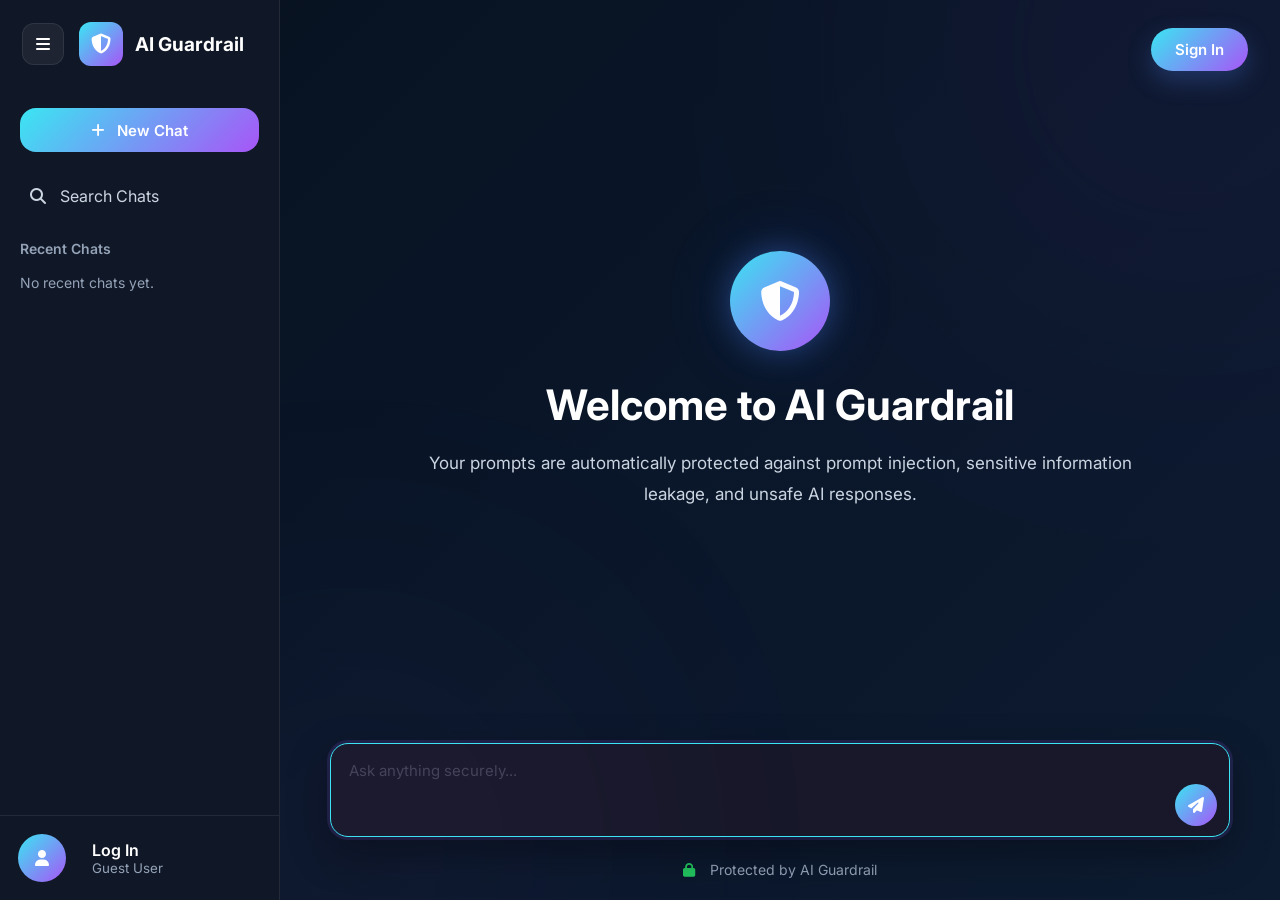
==== commit 492dcbd6: "Updated chat rename option, removed audit logs, and improved UI for split/resized views" ====
--- a/frontend/index.html
+++ b/frontend/index.html
@@ -64,7 +64,7 @@
 
     <nav class="nav-links">
 
-        <a href="audit.html"
+        <!-- <a href="audit.html"
            class="tooltip"
            id="auditBtn"
            data-tooltip="Audit Logs">
@@ -73,7 +73,7 @@
 
             <span style="user-select:none;" draggable="false">Audit Logs</span>
 
-        </a>
+        </a> -->
 
 
         <a href="#"
@@ -247,6 +247,61 @@
             <div class="search-results" id="searchResults" style="user-select:none;" draggable="false">
 
                 No chats found.
+
+            </div>
+
+        </div>
+
+    </div>
+
+    <!-- ================= RENAME CHAT MODAL ================= -->
+
+    <div class="modal-overlay" id="renameOverlay">
+
+        <div class="modal rename-modal">
+
+            <div class="modal-header">
+
+                <h2>Rename Chat</h2>
+
+                <button class="closeModal" id="renameClose">
+
+                    <i class="fa-solid fa-xmark"></i>
+
+                </button>
+
+            </div>
+
+            <div class="rename-content">
+
+                <label for="renameInput">
+                    Chat name
+                </label>
+
+                <input
+                    type="text"
+                    id="renameInput"
+                    placeholder="Enter a new chat name..."
+                    maxlength="100"
+                    autocomplete="off">
+
+                <div class="rename-actions">
+
+                    <button
+                        type="button"
+                        class="rename-cancel"
+                        id="renameCancel">
+                        Cancel
+                    </button>
+
+                    <button
+                        type="button"
+                        class="rename-save"
+                        id="renameSave">
+                        Save Changes
+                    </button>
+
+                </div>
 
             </div>
 
--- a/frontend/css/style.css
+++ b/frontend/css/style.css
@@ -1215,7 +1215,7 @@
 
     overflow-y:auto;
 
-    padding:40px 10% 170px;
+    padding:90px 10% 170px;
 
     scroll-behavior:smooth;
 
@@ -2478,34 +2478,14 @@
     }
 
     .chat-input-area{
-
         width:94%;
-
     }
 
 }
 
 @media screen and (max-width:900px){
 
-    .sidebar{
-
-        position:fixed;
-
-        left:0;
-
-        top:0;
-
-        height:100vh;
-
-        z-index:1000;
-
-    }
-
-    .main{
-
-        margin-left:82px;
-
-    }
+    
 
     .profile-dropdown{
 
@@ -2527,6 +2507,10 @@
 
     }
 
+    .chat-container{
+        padding-top:100px;
+    }
+
 }
 
 @media screen and (max-width:768px){
@@ -2550,14 +2534,20 @@
     }
 
     .chat-input-area{
-
-        width:95%;
-
+    position:absolute;
+    left:50%;
+    bottom:22px;
+    transform:translateX(-50%);
+    width:90%;
+    max-width:900px;
     }
 
     .modal{
 
-        width:94%;
+        width:min(430px, calc(100vw - 40px));
+
+        max-width:430px;
+
 
     }
 
@@ -2647,7 +2637,7 @@
 
     }
 
-}
+} 
 
 /* ==========================================
    CHAT SPACING
@@ -3347,6 +3337,129 @@
     margin-left: 0;
 }
 
+
+/* ==========================================
+   RENAME CHAT MODAL
+========================================== */
+
+.rename-modal {
+    width: 430px;
+}
+
+.rename-content {
+    display: flex;
+    flex-direction: column;
+    gap: 10px;
+}
+
+.rename-content label {
+    color: #c7c7d9;
+    font-size: 14px;
+    font-weight: 500;
+}
+
+#renameInput {
+    width: 100%;
+    padding: 15px 18px;
+
+    border-radius: 14px;
+    border: 1px solid rgba(255,255,255,.08);
+
+    background: #23233A;
+    color: white;
+
+    font-family: inherit;
+    font-size: 15px;
+
+    outline: none;
+
+    transition:
+        border-color .25s ease,
+        box-shadow .25s ease;
+}
+
+#renameInput::placeholder {
+    color: #77778f;
+}
+
+#renameInput:focus {
+    border-color: #3ae6f2;
+    box-shadow: 0 0 0 3px rgba(139,92,246,.15);
+}
+
+.rename-actions {
+    display: flex;
+    justify-content: flex-end;
+    gap: 10px;
+
+    margin-top: 14px;
+}
+
+.rename-cancel,
+.rename-save {
+    padding: 12px 18px;
+
+    border-radius: 12px;
+    border: none;
+
+    font-family: inherit;
+    font-size: 14px;
+    font-weight: 600;
+
+    cursor: pointer;
+
+    transition:
+        transform .2s ease,
+        background .2s ease,
+        box-shadow .2s ease;
+}
+
+.rename-cancel {
+    background: #23233A;
+    color: #c7c7d9;
+    border: 1px solid rgba(255,255,255,.08);
+}
+
+.rename-cancel:hover {
+    background: #2d2d45;
+    color: white;
+}
+
+.rename-save {
+    background: linear-gradient(
+        135deg,
+        #3ae6f2,
+        #A855F7
+    );
+
+    color: white;
+}
+
+.rename-save:hover {
+    transform: translateY(-1px);
+    box-shadow: 0 8px 20px rgba(139,92,246,.25);
+}
+
+.rename-save:active,
+.rename-cancel:active {
+    transform: scale(.97);
+}
+
+
+/* Prevent first chat message from entering the Sign In area 
+but not looking good so i commented it out for now. 
+
+.chat-container .message:first-child{
+    margin-top:100px;
+}
+
+.chat-container .message:first-child.user-message{
+    padding-right:140px;
+}
+
+*/
+
+
 /* ==========================================
    END OF STYLE.CSS
 ========================================== */
